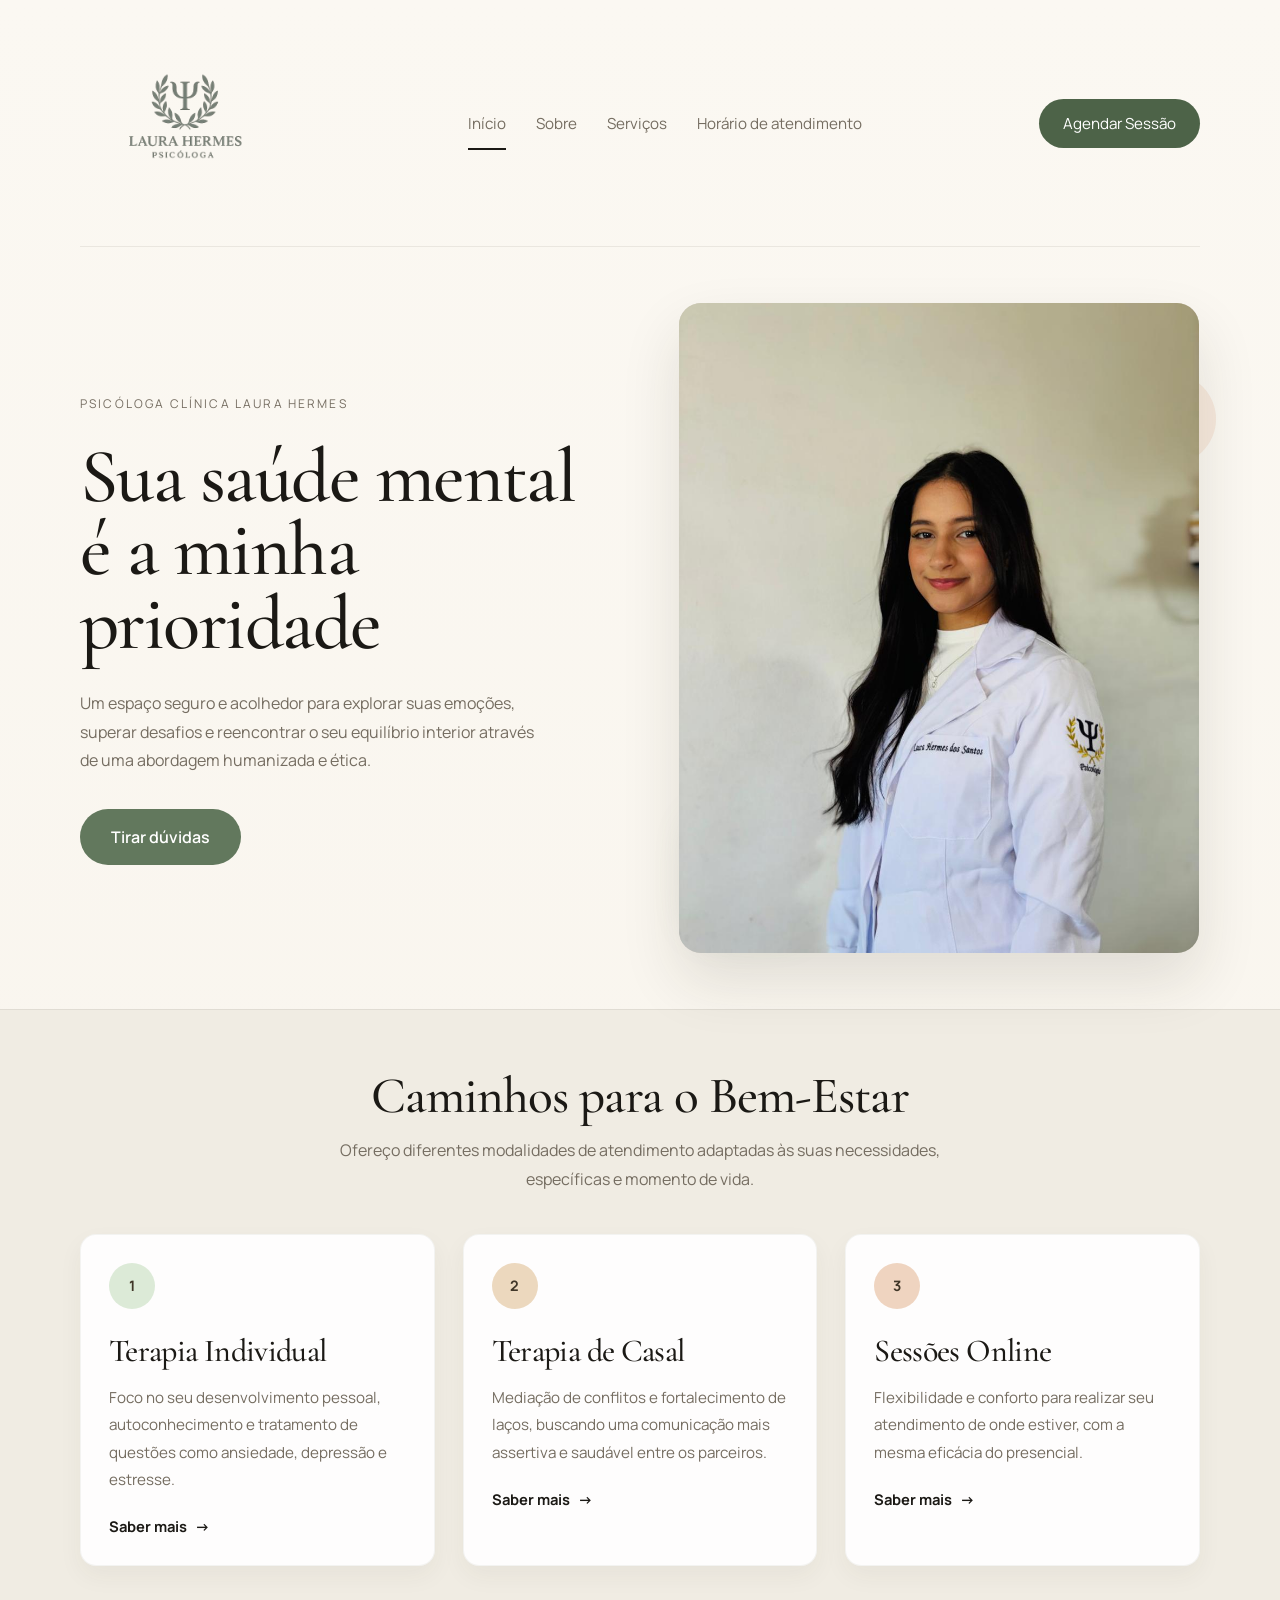
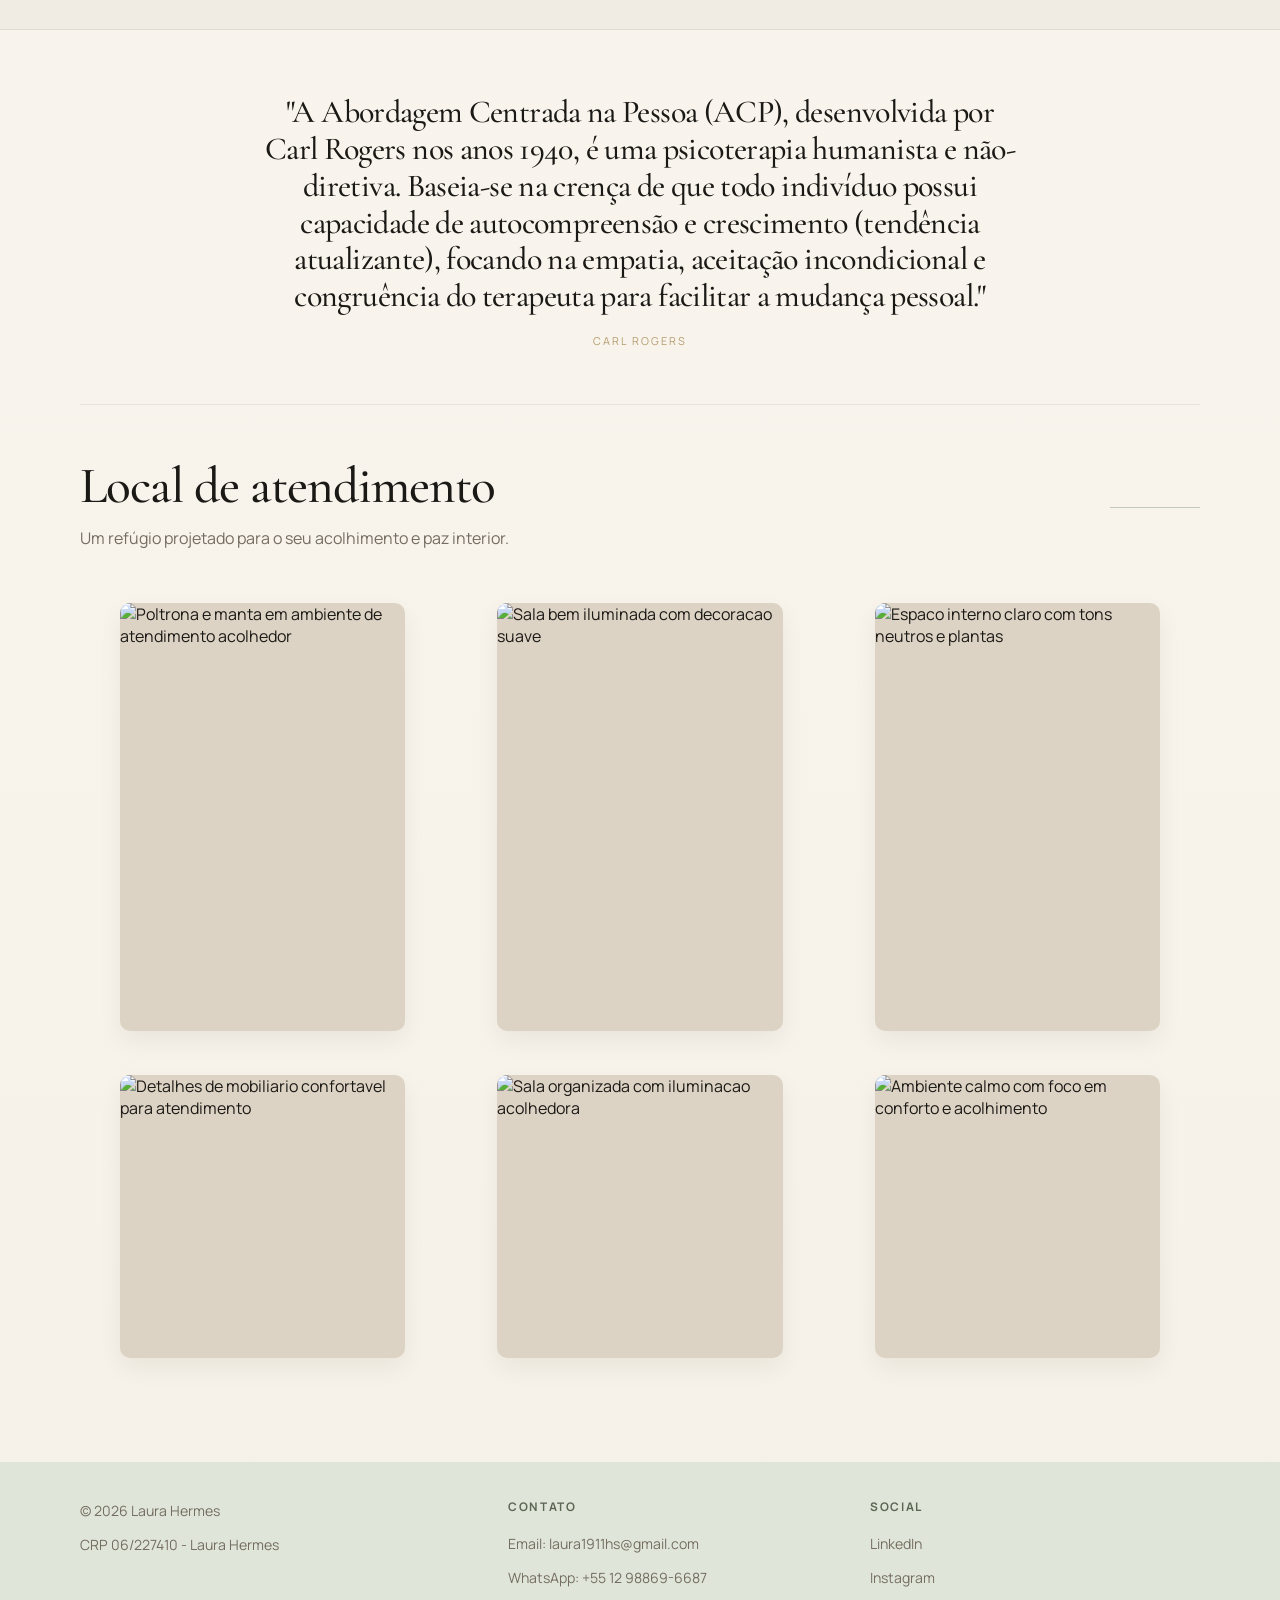
==== index.html @ 749a2ef3 "Update the name of archieves and the grid photos" ====
﻿<!DOCTYPE html>
<html lang="pt-BR">
<head>
    <meta charset="UTF-8">
    <meta name="viewport" content="width=device-width, initial-scale=1.0">
    <title>Laura Hermes Psicóloga</title>
    <link rel="preconnect" href="https://fonts.googleapis.com">
    <link rel="preconnect" href="https://fonts.gstatic.com" crossorigin>
    <link href="https://fonts.googleapis.com/css2?family=Cormorant+Garamond:wght@400;500;600&family=Manrope:wght@400;500;600;700&display=swap" rel="stylesheet">
    <link rel="stylesheet" href="./style.css">
    <meta name="description" content="Psicóloga Clínica Laura Hermes - Um espaço seguro e acolhedor para explorar suas emoções, superar desafios e reencontrar o seu equilíbrio interior através de uma abordagem humanizada e ética.">
</head>
<body>
    <header class="topbar">
        <div class="brand"><img src="assets/changeQuality.png.avif" alt="Logo Laura Hermes Psicologia" width="140" height="140"></div>
        <nav class="nav">
            <a class="active" href="#inicio">Início</a>
            <a href="#sobre">Sobre</a>
            <a href="#servicos">Serviços</a>
            <a href="#" data-open-hours>Horário de atendimento</a>
        </nav>
        <a class="nav-cta" href="https://wa.me/5512988696687?text=Olá,%20quero%20agendar%20uma%20sessão!">Agendar Sessão</a>
    </header>
    <main>
        <section class="hero section" id="inicio">
            <div class="hero-copy">
                <span class="eyebrow">Psicóloga Clínica Laura Hermes</span>
                <h1>Sua saúde mental é a minha prioridade</h1>
                <p>Um espaço seguro e acolhedor para explorar suas emoções, superar desafios e reencontrar o seu equilíbrio interior através de uma abordagem humanizada e ética.</p>
                <div class="hero-actions">
                    <a class="btn btn-primary" href="https://wa.me/5512988696687?text=Olá,%20tenho%20algumas%20dúvidas,%20pode%20me%20ajudar?" target="_blank">Tirar dúvidas</a>
                </div>
            </div>
            <div class="hero-visual" id="sobre">
                <div class="shape shape-peach"></div>
                <div class="shape shape-green"></div>
                <div class="portrait-card">
                    <img src="assets/photo.perfil.jpeg" alt="Psicológa Laura Hermes" width="362" height="421" fetchpriority="high">
                </div>
            </div>
        </section>
        <section class="services section section-muted" id="servicos">
            <div class="section-heading center">
                <h2>Caminhos para o Bem-Estar</h2>
                <p>Ofereço diferentes modalidades de atendimento adaptadas às suas necessidades, específicas e momento de vida.</p>
            </div>
            <div class="cards">
                <article class="service-card">
                    <div class="icon mint">1</div>
                    <h3>Terapia Individual</h3>
                    <p>Foco no seu desenvolvimento pessoal, autoconhecimento e tratamento de questões como ansiedade, depressão e estresse.</p>
                    <a href="#agenda">Saber mais</a>
                </article>
                <article class="service-card">
                    <div class="icon sand">2</div>
                    <h3>Terapia de Casal</h3>
                    <p>Mediação de conflitos e fortalecimento de laços, buscando uma comunicação mais assertiva e saudável entre os parceiros.
                    </p>
                    <a href="#agenda">Saber mais</a>
                </article>

                <article class="service-card">
                    <div class="icon peach">3</div>
                    <h3>Sessões Online</h3>
                    <p>
                        Flexibilidade e conforto para realizar seu atendimento de onde
                        estiver, com a mesma eficácia do presencial.
                    </p>
                    <a href="#agenda">Saber mais</a>
                </article>
            </div>
        </section>
        <section class="quote section">
            <div class="quote-mark"></div>
            <blockquote>
                "A Abordagem Centrada na Pessoa (ACP), desenvolvida por Carl Rogers nos anos 1940, é uma psicoterapia humanista e não-diretiva. Baseia-se na crença de que todo indivíduo possui capacidade de autocompreensão e crescimento (tendência atualizante), focando na empatia, aceitação incondicional e congruência do terapeuta para facilitar a mudança pessoal."
            </blockquote>
            <cite>Carl Rogers</cite>
        </section>
        <section class="sanctuary section" id="agenda">
            <div class="section-heading split">
                <div>
                    <h2>Local de atendimento</h2>
                    <p>Um refúgio projetado para o seu acolhimento e paz interior.</p>
                </div>
                <span class="heading-line"></span>
            </div>
            <div class="gallery">
                <figure class="gallery-card">
                    <img src="https://images.unsplash.com/photo-1513694203232-719a280e022f?auto=format&fit=crop&w=700&q=80" alt="Poltrona e manta em ambiente de atendimento acolhedor" width="282" height="360">
                </figure>
                <figure class="gallery-card">
                    <img src="https://images.unsplash.com/photo-1505693416388-ac5ce068fe85?auto=format&fit=crop&w=900&q=80" alt="Sala bem iluminada com decoracao suave" width="282" height="360">
                </figure>
                <figure class="gallery-card">
                    <img src="https://images.unsplash.com/photo-1484154218962-a197022b5858?auto=format&fit=crop&w=700&q=80" alt="Espaco interno claro com tons neutros e plantas" width="282" height="423">
                </figure>
                <figure class="gallery-card">
                    <img src="https://images.unsplash.com/photo-1505693416388-ac5ce068fe85?auto=format&fit=crop&w=700&q=80" alt="Detalhes de mobiliario confortavel para atendimento" width="282" height="280">
                </figure>
                <figure class="gallery-card">
                    <img src="https://images.unsplash.com/photo-1494526585095-c41746248156?auto=format&fit=crop&w=700&q=80" alt="Sala organizada com iluminacao acolhedora" width="282" height="280">
                </figure>
                <figure class="gallery-card">
                    <img src="https://images.unsplash.com/photo-1505693416388-ac5ce068fe85?auto=format&fit=crop&w=700&q=80" alt="Ambiente calmo com foco em conforto e acolhimento" width="282" height="280">
                </figure>
            </div>
        </section>
    </main>
    <div class="hours-modal" data-hours-modal hidden>
        <div class="hours-modal__backdrop" data-close-hours></div>
        <div class="hours-modal__dialog" role="dialog" aria-modal="true" aria-labelledby="hours-modal-title">
            <button class="hours-modal__close" type="button" aria-label="Fechar mensagem" data-close-hours><img src="assets/close.png" alt="Fechar"></button>
            <p class="hours-modal__eyebrow">Horário de atendimento</p>
            <h3 class="hours-modal__title" id="hours-modal-title">Informação</h3>
            <p class="hours-modal__text">Abre às 9 horas/Fecha às 18 horas de segunda a sexta-feira.</p>
            <p class="hours-modal__text">Abre às 9 horas/Fecha às 14 horas aos sábados.</p>
        </div>
    </div>
    <footer class="footer">
        <div class="footer-intro">
            <p>&copy 2026 Laura Hermes</p>
            <p>CRP 06/227410 - Laura Hermes</p>
        </div>
        <div>
            <h4>Contato</h4>
            <a href="#">Email: laura1911hs@gmail.com</a>
            <a href="https://wa.me/5512988696687">WhatsApp: +55 12 98869-6687</a>
        </div>
        <div>
            <h4>Social</h4>
            <a href="https://www.linkedin.com/in/laura-hermes-9a8b151b1/">LinkedIn</a>
            <a href="https://www.instagram.com/psicolaurahermes/">Instagram</a>
        </div>
    </footer>
    <script src="./script.js"></script>
</body>
</html>
---- style.css ----
﻿:root {
    --bg: #f8f5ee;
    --bg-muted: #f0ece3;
    --surface: #fffdf9;
    --text: #1b1915;
    --muted: #756d61;
    --line: rgba(65, 57, 46, 0.09);
    --accent: #62785d;
    --accent-dark: #4d6348;
    --mint: #dcead7;
    --sand: #ecd8be;
    --peach: #efd4c0;
    --shadow: 0 28px 60px rgba(44, 38, 28, 0.12);
}

* {
    box-sizing: border-box;
}

html {
    scroll-behavior: smooth;
}

body {
    margin: 0;
    font-family: "Manrope", sans-serif;
    color: var(--text);
    background: linear-gradient(180deg, #fbf8f2 0%, #f6f1e8 100%);
}

img {
    display: block;
    width: 100%;
    height: 100%;
    object-fit: cover;
}

a {
    color: inherit;
    text-decoration: none;
}

.topbar,
.section {
    width: min(1120px, calc(100% - 48px));
    margin: 0 auto;
}

.topbar {
    display: flex;
    align-items: center;
    justify-content: space-between;
    gap: 24px;
    padding: 18px 0;
    border-bottom: 1px solid var(--line);
}

.brand {
    font-family: "Cormorant Garamond", serif;
    font-size: 1.9rem;
    font-style: italic;
}

.topbar .brand {
    display: flex;
    align-items: center;
    flex: 0 0 auto;
}

.topbar .brand img {
    width: clamp(140px, 18vw, 210px);
    height: auto;
    object-fit: contain;
}

.nav {
    display: flex;
    align-items: center;
    gap: 30px;
    color: var(--muted);
    font-size: 0.95rem;
}

.nav a {
    position: relative;
    padding: 6px 0;
}

.nav a::after {
    content: "";
    position: absolute;
    left: 0;
    right: 0;
    bottom: -10px;
    height: 2px;
    background: var(--text);
    opacity: 0;
    transform: scaleX(0.35);
    transform-origin: center;
    transition: opacity 0.2s ease, transform 0.2s ease;
}

.nav a.active::after {
    opacity: 1;
    transform: scaleX(1);
}

.nav:hover a.active::after {
    opacity: 0;
    transform: scaleX(0.35);
}

.nav a:hover::after,
.nav a:focus-visible::after {
    opacity: 1;
    transform: scaleX(1);
}

.nav-cta,
.btn {
    border-radius: 999px;
    transition: transform 0.2s ease, background-color 0.2s ease;
}

.nav-cta {
    padding: 14px 24px;
    background: var(--accent-dark);
    color: #fff;
    font-size: 0.95rem;
}

.nav-cta:hover,
.btn:hover {
    transform: translateY(-1px);
}

.section {
    padding: 56px 0;
}

.hero {
    display: grid;
    grid-template-columns: 1.02fr 0.98fr;
    gap: 56px;
    align-items: center;
    min-height: 760px;
}

.hero-copy {
    max-width: 540px;
}

.eyebrow {
    display: inline-block;
    margin-bottom: 28px;
    color: var(--muted);
    font-size: 0.75rem;
    letter-spacing: 0.18em;
    text-transform: uppercase;
}

h1,
h2,
h3,
blockquote {
    margin: 0;
    font-family: "Cormorant Garamond", serif;
    font-weight: 500;
    letter-spacing: -0.02em;
}

h1 {
    font-size: clamp(3.4rem, 6vw, 5.4rem);
    line-height: 0.96;
}

.hero-copy p,
.section-heading p,
.service-card p,
.footer p,
.footer a {
    color: var(--muted);
    line-height: 1.8;
}

.hero-copy p {
    max-width: 470px;
    margin: 28px 0 34px;
    font-size: 1rem;
}

.hero-actions {
    display: flex;
    flex-wrap: wrap;
    gap: 16px;
}

.btn {
    display: inline-flex;
    align-items: center;
    justify-content: center;
    min-height: 56px;
    padding: 0 30px;
    border: 1px solid transparent;
    font-weight: 600;
}

.btn-primary {
    background: var(--accent);
    color: #fff;
}

.btn-secondary {
    border-color: rgba(98, 120, 93, 0.35);
    color: #5e6b56;
    background: rgba(255, 255, 255, 0.45);
}

.hero-visual {
    position: relative;
    min-height: 620px;
    display: flex;
    align-items: center;
    justify-content: center;
}

.portrait-card {
    position: relative;
    z-index: 2;
    width: min(100%, 520px);
    aspect-ratio: 0.8;
    border-radius: 22px;
    overflow: hidden;
    box-shadow: var(--shadow);
    background: #d7d0c5;
}

.shape {
    position: absolute;
    border-radius: 24px;
    z-index: 1;
}

.shape-peach {
    top: 70px;
    right: -16px;
    width: 92px;
    height: 92px;
    border-radius: 50%;
    background: rgba(239, 212, 192, 0.45);
}

.shape-green {
    left: 10px;
    bottom: 36px;
    width: 120px;
    height: 120px;
    background: rgba(198, 223, 192, 0.7);
    box-shadow: 0 18px 36px rgba(123, 148, 116, 0.15);
}

.section-muted {
    width: 100%;
    background: var(--bg-muted);
    box-shadow: inset 0 1px 0 var(--line), inset 0 -1px 0 var(--line);
}

.section-muted .section-heading,
.section-muted .cards {
    width: min(1120px, calc(100% - 48px));
    margin-left: auto;
    margin-right: auto;
}

.section-heading.center {
    text-align: center;
    padding-top: 6px;
}

.section-heading h2 {
    font-size: clamp(2.6rem, 4vw, 4rem);
    line-height: 1;
}

.section-heading p {
    max-width: 640px;
    margin: 14px auto 0;
}

.cards {
    display: grid;
    grid-template-columns: repeat(3, minmax(0, 1fr));
    gap: 28px;
    padding-top: 40px;
    padding-bottom: 8px;
}

.service-card {
    padding: 28px;
    border-radius: 16px;
    background: rgba(255, 255, 255, 0.9);
    border: 1px solid rgba(79, 72, 58, 0.06);
    box-shadow: 0 10px 25px rgba(65, 54, 35, 0.05);
}

.icon {
    width: 46px;
    height: 46px;
    display: grid;
    place-items: center;
    border-radius: 50%;
    margin-bottom: 22px;
    font-size: 0.9rem;
    font-weight: 700;
    color: #403628;
}

.icon.mint {
    background: var(--mint);
}

.icon.sand {
    background: var(--sand);
}

.icon.peach {
    background: var(--peach);
}

.service-card h3 {
    font-size: 2rem;
    margin-bottom: 14px;
}

.service-card p {
    margin: 0 0 22px;
    font-size: 0.95rem;
}

.service-card a {
    font-size: 0.92rem;
    font-weight: 700;
}

.service-card a::after {
    content: "->";
    margin-left: 8px;
}

.quote {
    display: flex;
    flex-direction: column;
    align-items: center;
    justify-content: center;
    min-height: 350px;
    text-align: center;
}

.quote-mark {
    color: #b7cfb0;
    font-family: "Cormorant Garamond", serif;
    font-size: 4.2rem;
    line-height: 1;
}

blockquote {
    max-width: 760px;
    font-size: clamp(1.5rem, 2.5vw, 2.4rem);
    line-height: 1.15;
    margin-top: 8px;
}

cite {
    margin-top: 18px;
    font-style: normal;
    color: #b49b6f;
    text-transform: uppercase;
    letter-spacing: 0.18em;
    font-size: 0.68rem;
}

.sanctuary {
    border-top: 1px solid var(--line);
}

.section-heading.split {
    display: flex;
    align-items: center;
    justify-content: space-between;
    gap: 24px;
    margin-bottom: 34px;
}

.section-heading.split p {
    margin: 12px 0 0;
}

.heading-line {
    flex: 0 0 90px;
    height: 1px;
    background: rgba(98, 120, 93, 0.35);
}

.gallery {
    display: grid;
    grid-template-columns: repeat(3, 1fr);
    gap: 12px;
}

.gallery-card {
    overflow: hidden;
    border-radius: 10px;
    min-height: 280px;
    background: #ddd3c5;
    box-shadow: 0 10px 25px rgba(41, 35, 25, 0.06);
}

.gallery-card img {
    transition: transform 0.45s ease;
}

.gallery-card:hover img {
    transform: scale(1.03);
}

.gallery-card.tall,
.gallery-card.wide {
    min-height: 360px;
}

.hours-modal[hidden] {
    display: none;
}

.hours-modal {
    position: fixed;
    inset: 0;
    z-index: 1000;
    display: grid;
    place-items: center;
    padding: 24px;
}

.hours-modal__backdrop {
    position: absolute;
    inset: 0;
    background: rgba(27, 25, 21, 0.38);
    backdrop-filter: blur(3px);
}

.hours-modal__dialog {
    position: relative;
    z-index: 1;
    width: min(100%, 460px);
    padding: 32px 28px 28px;
    border-radius: 24px;
    background: rgba(255, 253, 249, 0.98);
    box-shadow: 0 24px 60px rgba(28, 22, 16, 0.18);
    border: 1px solid rgba(65, 57, 46, 0.08);
}

.hours-modal__close {
    position: absolute;
    top: 14px;
    right: 14px;
    width: 28px;
    height: 28px;
    border: 0;
    border-radius: 50%;
    background: #eef1e8;
    color: #2c3328;
    font-size: 1rem;
    line-height: 1;
    cursor: pointer;
}

.hours-modal__eyebrow {
    margin: 0 0 8px;
    color: var(--muted);
    font-size: 0.74rem;
    letter-spacing: 0.14em;
    text-transform: uppercase;
}

.hours-modal__title {
    margin: 0 0 12px;
    font-family: "Cormorant Garamond", serif;
    font-size: 2rem;
    font-weight: 600;
}

.hours-modal__text {
    margin: 0;
    color: #4f4a43;
    line-height: 1.7;
    font-size: 1rem;
}

.footer {
    margin-top: 32px;
    padding: 36px max(24px, calc((100% - 1120px) / 2)) 54px;
    background: #dfe6d9;
    display: grid;
    grid-template-columns: 1.2fr 1fr 1fr;
    gap: 32px;
}

.footer-intro {
    display: flex;
    flex-direction: column;
    align-items: flex-start;
}

.footer-brand {
    margin-bottom: 8px;
    font-size: 1rem;
    max-width: 120px;
}

.footer-brand img {
    width: 100%;
    height: auto;
    object-fit: contain;
}

.footer h4 {
    margin: 0 0 16px;
    text-transform: uppercase;
    letter-spacing: 0.14em;
    font-size: 0.74rem;
    color: #5c6654;
}

.footer p,
.footer a {
    display: block;
    margin: 0 0 8px;
    font-size: 0.88rem;
}

@media (max-width: 980px) {
    .topbar {
        flex-wrap: wrap;
        justify-content: center;
    }

    .hero {
        grid-template-columns: 1fr;
        min-height: auto;
        padding-top: 28px;
    }

    .hero-copy {
        max-width: none;
        text-align: center;
    }

    .hero-copy p {
        margin-left: auto;
        margin-right: auto;
    }

    .hero-actions {
        justify-content: center;
    }

    .cards,
    .gallery,
    .footer {
        grid-template-columns: 1fr;
    }

    .section-heading.split {
        flex-direction: column;
        align-items: flex-start;
    }
}

@media (max-width: 640px) {
    .topbar,
    .section {
        width: min(100% - 28px, 1120px);
    }

    .nav {
        flex-wrap: wrap;
        justify-content: center;
        gap: 18px;
    }

    h1 {
        font-size: 3.1rem;
    }

    .portrait-card {
        aspect-ratio: 0.86;
    }

    blockquote {
        font-size: 1.4rem;
    }

    .section-muted .section-heading,
    .section-muted .cards {
        width: min(100% - 28px, 1120px);
    }
}
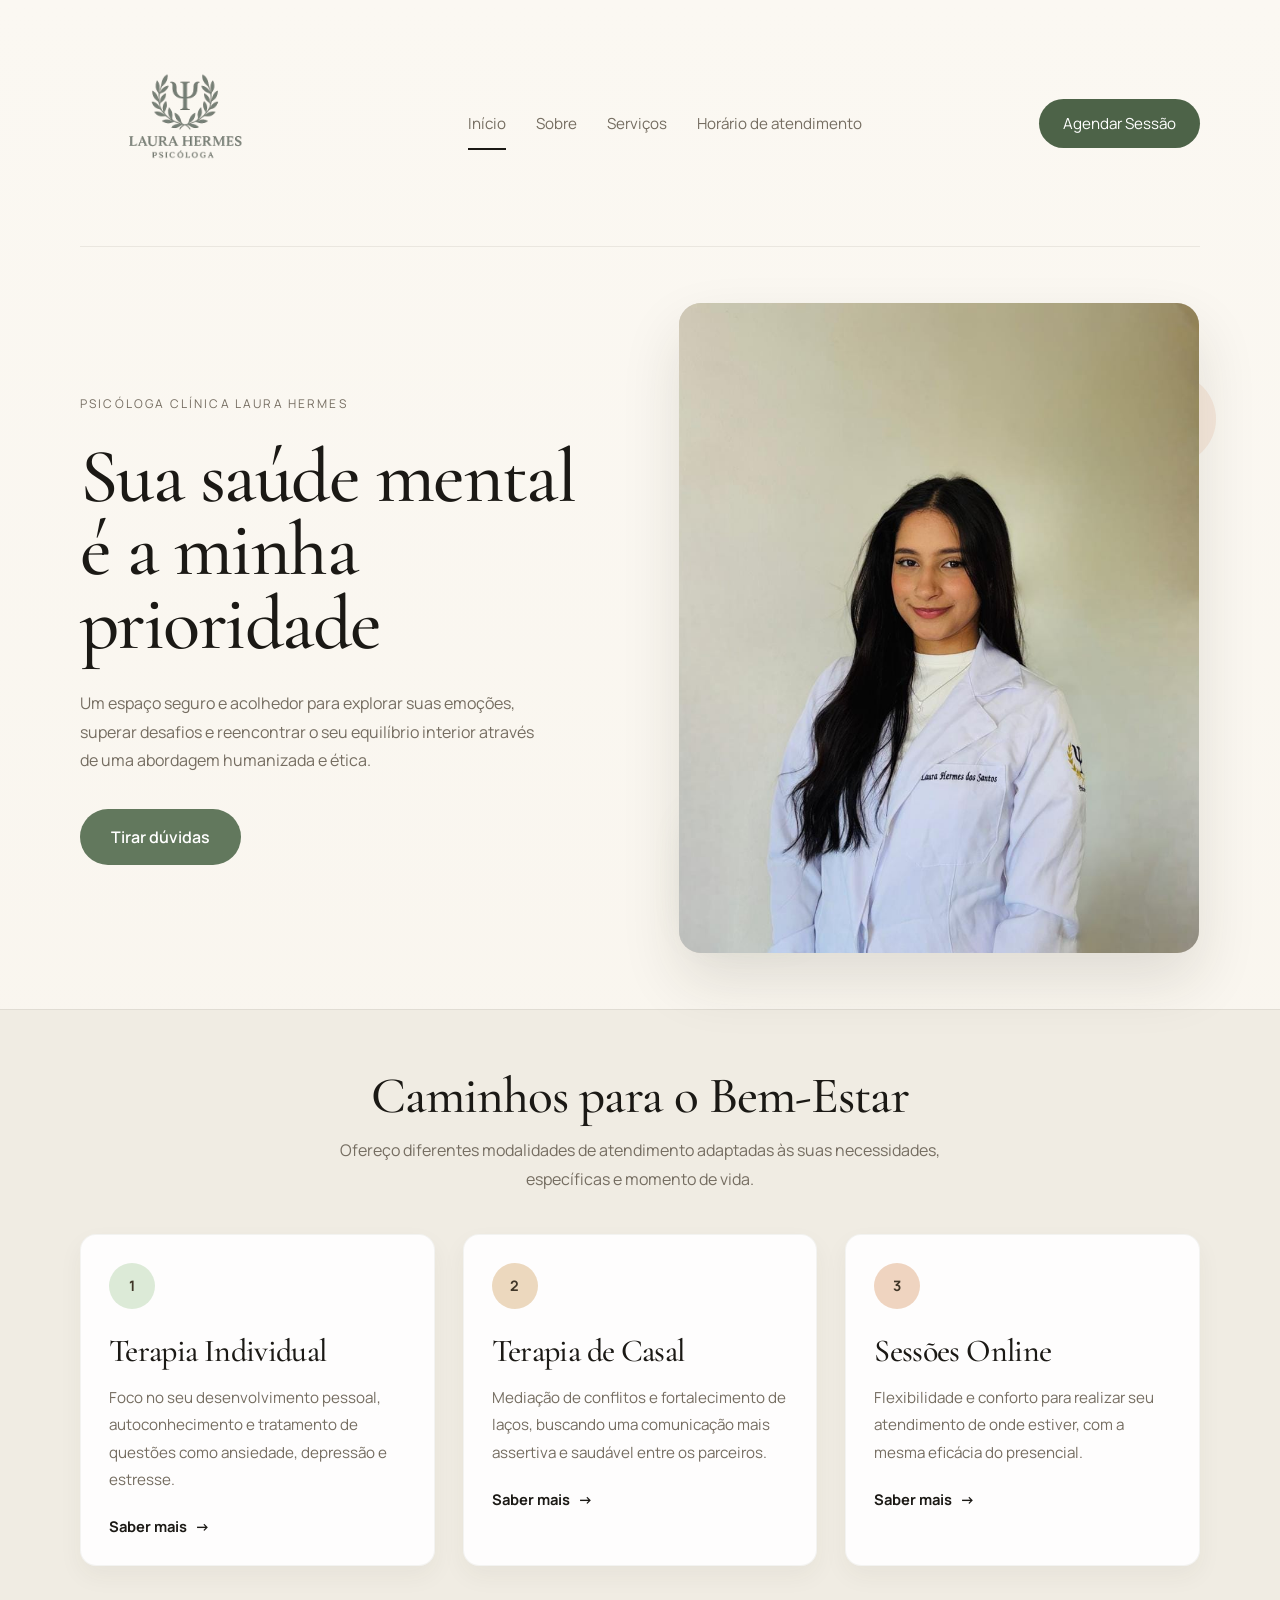
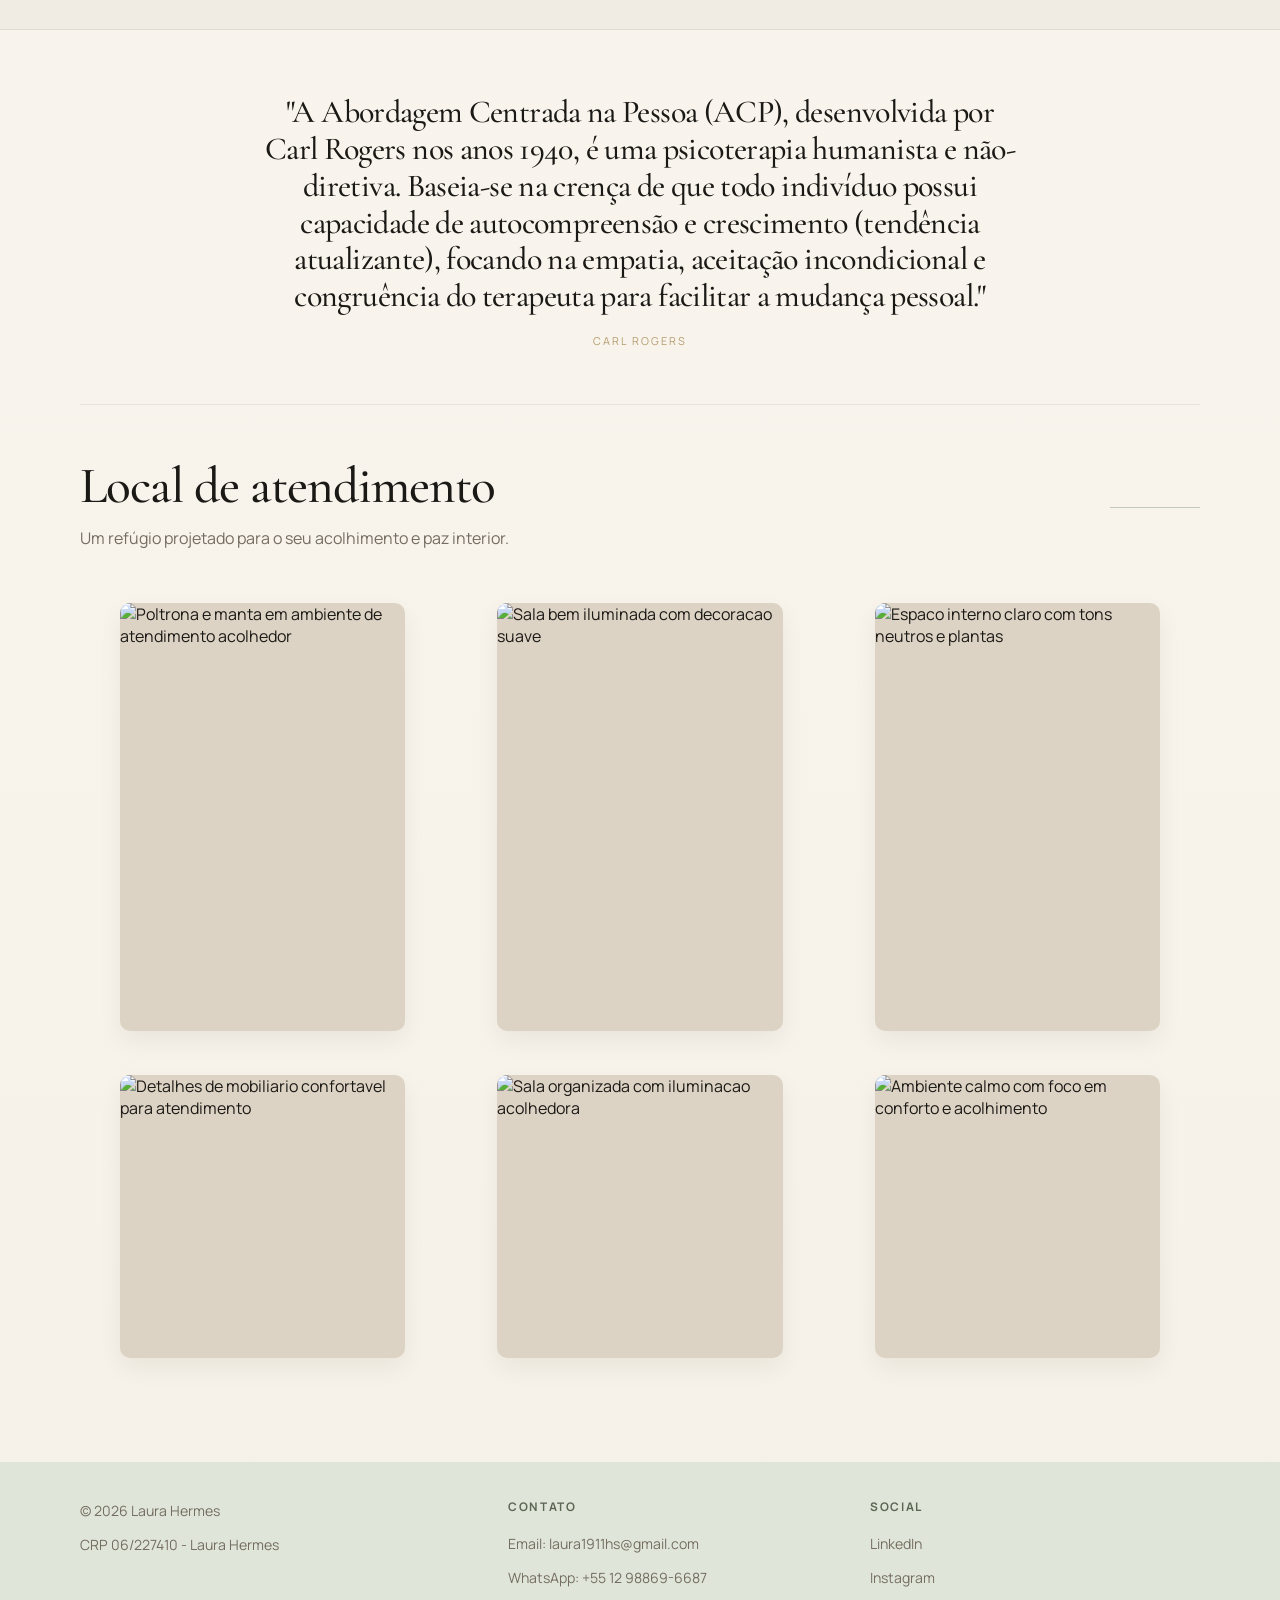
==== commit 940fbbdd: "Change the photo.perfil" ====
--- a/index.html
+++ b/index.html
@@ -35,7 +35,7 @@
                 <div class="shape shape-peach"></div>
                 <div class="shape shape-green"></div>
                 <div class="portrait-card">
-                    <img src="assets/photo.perfil.jpeg" alt="Psicológa Laura Hermes" width="362" height="421" fetchpriority="high">
+                    <img src="assets/photo.perfil4.jpeg" alt="Psicológa Laura Hermes" width="362" height="421" fetchpriority="high">
                 </div>
             </div>
         </section>
--- a/style.css
+++ b/style.css
@@ -221,7 +221,11 @@
     min-height: 620px;
     display: flex;
     align-items: center;
-    justify-content: center;
+    justify-content: center; 
+}
+
+.hero-visual img {
+    transform: scale(1.10);
 }
 
 .portrait-card {
@@ -582,6 +586,10 @@
         width: min(100% - 28px, 1120px);
     }
 
+    .topbar .brand img {
+        width: 190px;
+    }
+
     .nav {
         flex-wrap: wrap;
         justify-content: center;
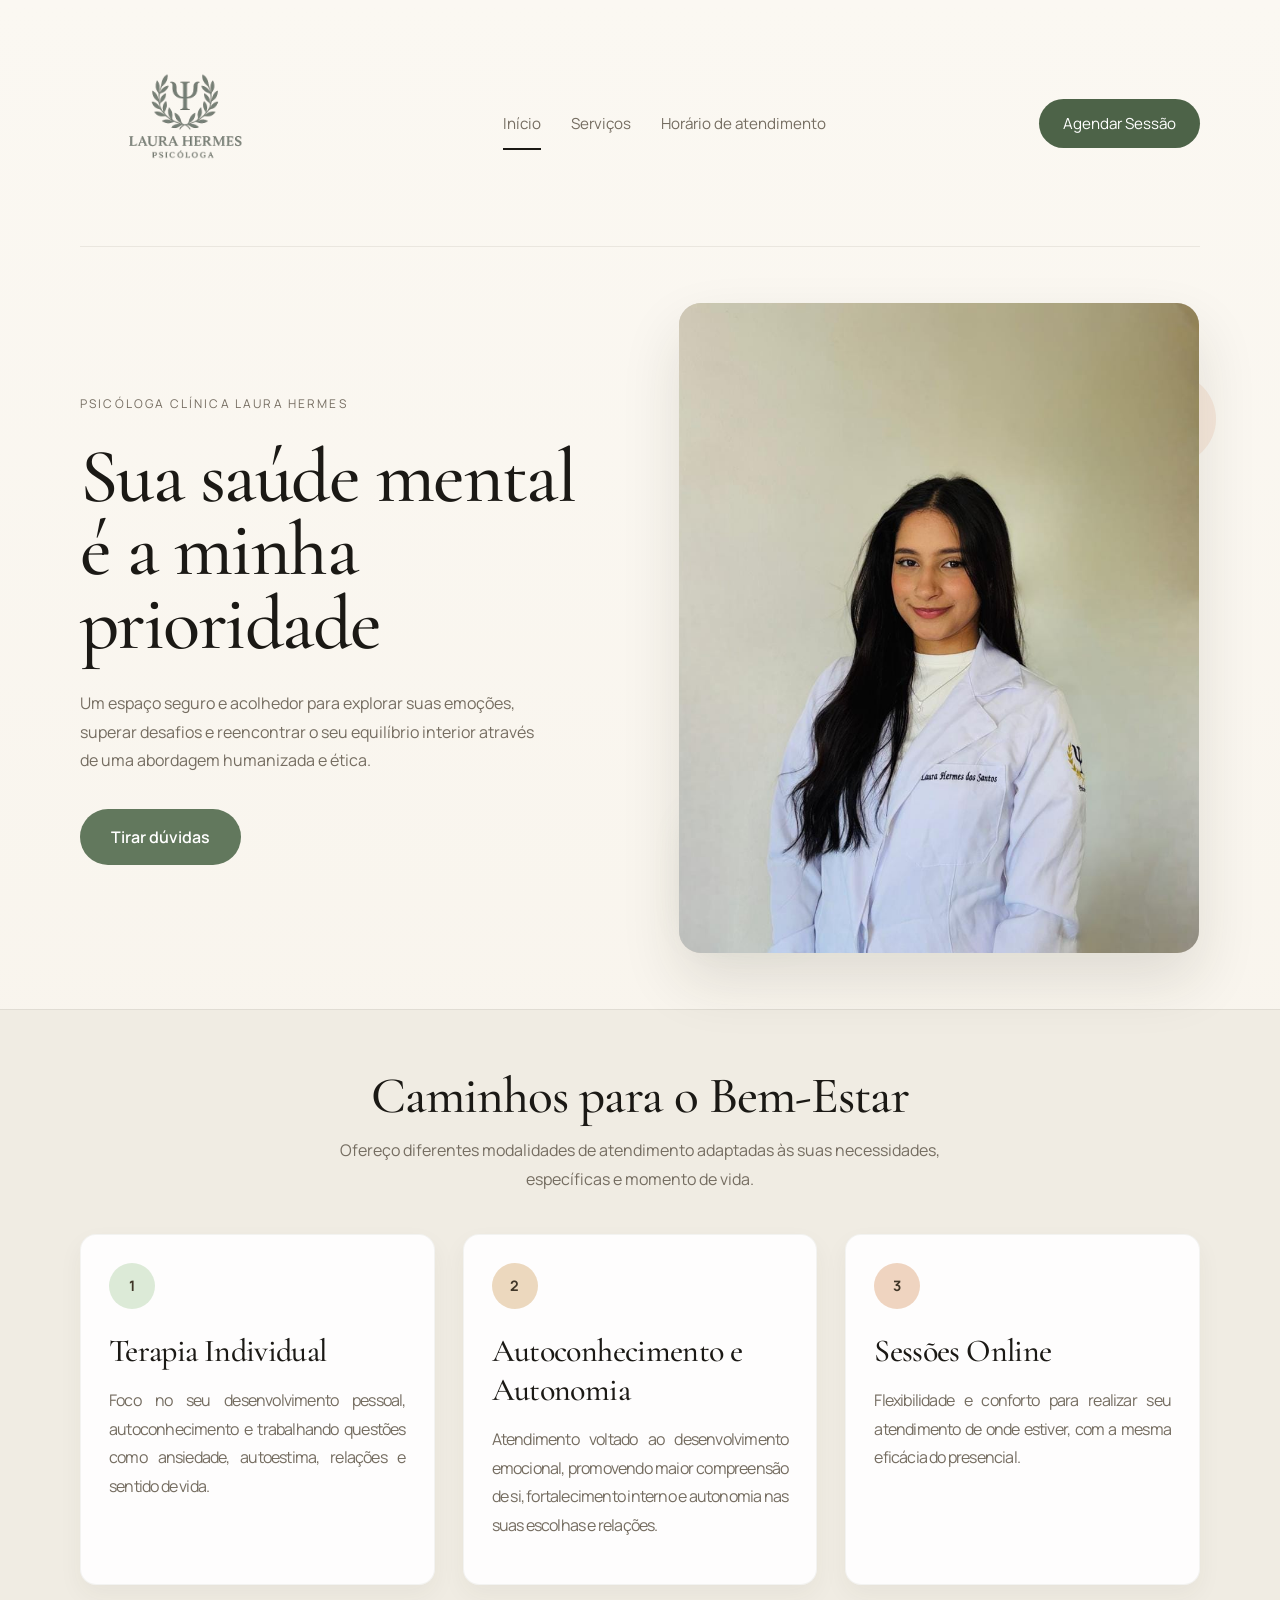
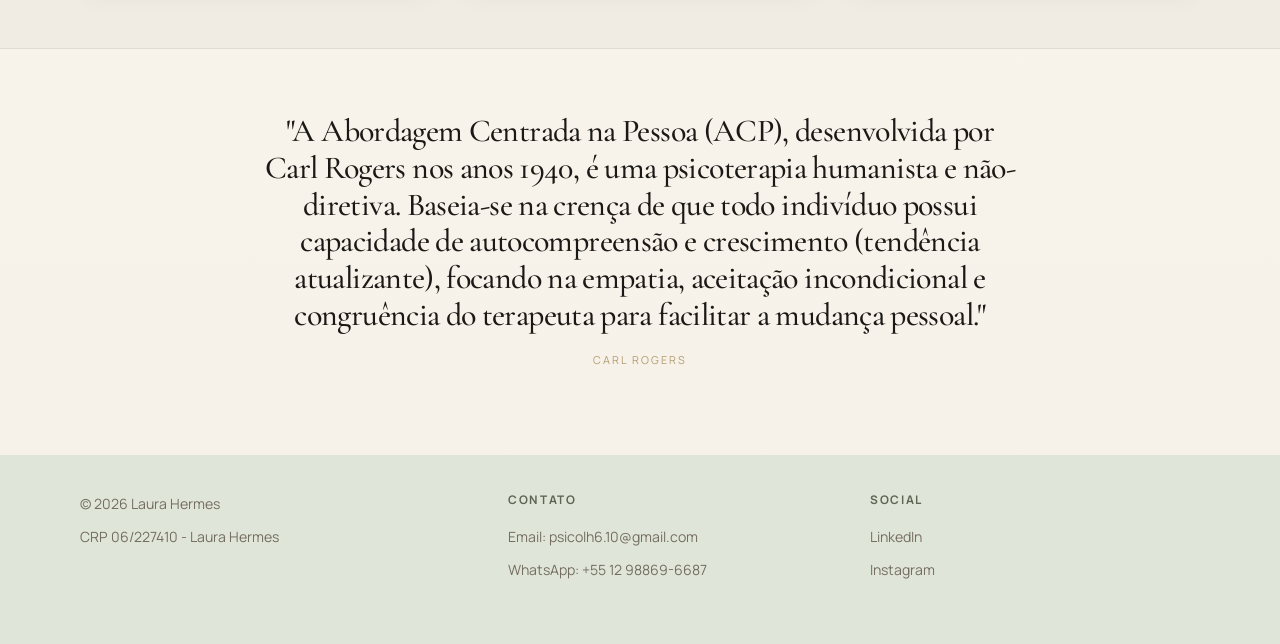
==== commit 72edbdfd: "Update links, paragraph/text and email" ====
--- a/index.html
+++ b/index.html
@@ -3,19 +3,19 @@
 <head>
     <meta charset="UTF-8">
     <meta name="viewport" content="width=device-width, initial-scale=1.0">
-    <title>Laura Hermes Psicóloga</title>
+    <title>Laura Hermes | Psicóloga Clínica em São José dos Campos</title>
     <link rel="preconnect" href="https://fonts.googleapis.com">
     <link rel="preconnect" href="https://fonts.gstatic.com" crossorigin>
     <link href="https://fonts.googleapis.com/css2?family=Cormorant+Garamond:wght@400;500;600&family=Manrope:wght@400;500;600;700&display=swap" rel="stylesheet">
     <link rel="stylesheet" href="./style.css">
-    <meta name="description" content="Psicóloga Clínica Laura Hermes - Um espaço seguro e acolhedor para explorar suas emoções, superar desafios e reencontrar o seu equilíbrio interior através de uma abordagem humanizada e ética.">
+    <meta name="description" content="Atendimento psicológico especializado com a psicóloga Laura Hermes. Agende sua sessão e cuide da sua saúde mental.">
 </head>
 <body>
     <header class="topbar">
         <div class="brand"><img src="assets/changeQuality.png.avif" alt="Logo Laura Hermes Psicologia" width="140" height="140"></div>
         <nav class="nav">
             <a class="active" href="#inicio">Início</a>
-            <a href="#sobre">Sobre</a>
+            <!-- <a href="#sobre">Sobre</a> -->
             <a href="#servicos">Serviços</a>
             <a href="#" data-open-hours>Horário de atendimento</a>
         </nav>
@@ -48,25 +48,17 @@
                 <article class="service-card">
                     <div class="icon mint">1</div>
                     <h3>Terapia Individual</h3>
-                    <p>Foco no seu desenvolvimento pessoal, autoconhecimento e tratamento de questões como ansiedade, depressão e estresse.</p>
-                    <a href="#agenda">Saber mais</a>
+                    <p>Foco no seu desenvolvimento pessoal, autoconhecimento e trabalhando questões como ansiedade, autoestima, relações e sentido de vida.</p>
                 </article>
                 <article class="service-card">
                     <div class="icon sand">2</div>
-                    <h3>Terapia de Casal</h3>
-                    <p>Mediação de conflitos e fortalecimento de laços, buscando uma comunicação mais assertiva e saudável entre os parceiros.
-                    </p>
-                    <a href="#agenda">Saber mais</a>
+                    <h3>Autoconhecimento e Autonomia</h3>
+                    <p>Atendimento voltado ao desenvolvimento emocional, promovendo maior compreensão de si, fortalecimento interno e autonomia nas suas escolhas e relações.</p>
                 </article>
-
                 <article class="service-card">
                     <div class="icon peach">3</div>
                     <h3>Sessões Online</h3>
-                    <p>
-                        Flexibilidade e conforto para realizar seu atendimento de onde
-                        estiver, com a mesma eficácia do presencial.
-                    </p>
-                    <a href="#agenda">Saber mais</a>
+                    <p> Flexibilidade e conforto para realizar seu atendimento de onde estiver, com a mesma eficácia do presencial.</p>
                 </article>
             </div>
         </section>
@@ -77,7 +69,7 @@
             </blockquote>
             <cite>Carl Rogers</cite>
         </section>
-        <section class="sanctuary section" id="agenda">
+        <!-- <section class="sanctuary section" id="agenda">
             <div class="section-heading split">
                 <div>
                     <h2>Local de atendimento</h2>
@@ -105,7 +97,7 @@
                     <img src="https://images.unsplash.com/photo-1505693416388-ac5ce068fe85?auto=format&fit=crop&w=700&q=80" alt="Ambiente calmo com foco em conforto e acolhimento" width="282" height="280">
                 </figure>
             </div>
-        </section>
+        </section> -->
     </main>
     <div class="hours-modal" data-hours-modal hidden>
         <div class="hours-modal__backdrop" data-close-hours></div>
@@ -113,8 +105,8 @@
             <button class="hours-modal__close" type="button" aria-label="Fechar mensagem" data-close-hours><img src="assets/close.png" alt="Fechar"></button>
             <p class="hours-modal__eyebrow">Horário de atendimento</p>
             <h3 class="hours-modal__title" id="hours-modal-title">Informação</h3>
-            <p class="hours-modal__text">Abre às 9 horas/Fecha às 18 horas de segunda a sexta-feira.</p>
-            <p class="hours-modal__text">Abre às 9 horas/Fecha às 14 horas aos sábados.</p>
+            <p class="hours-modal__text">De segunda a sexta<br>- 09h00 às 18h00</p>
+            <p class="hours-modal__text">Aos sábados<br>- 09h00 às 14h00</p>
         </div>
     </div>
     <footer class="footer">
@@ -124,7 +116,7 @@
         </div>
         <div>
             <h4>Contato</h4>
-            <a href="#">Email: laura1911hs@gmail.com</a>
+            <a>Email: psicolh6.10@gmail.com</a>
             <a href="https://wa.me/5512988696687">WhatsApp: +55 12 98869-6687</a>
         </div>
         <div>
--- a/style.css
+++ b/style.css
@@ -337,8 +337,11 @@
 }
 
 .service-card p {
-    margin: 0 0 22px;
+    /* margin: 0 0 22px; */
     font-size: 0.95rem;
+    text-align: justify;
+    letter-spacing: -0.05em;
+    font-size: 1rem;
 }
 
 .service-card a {
